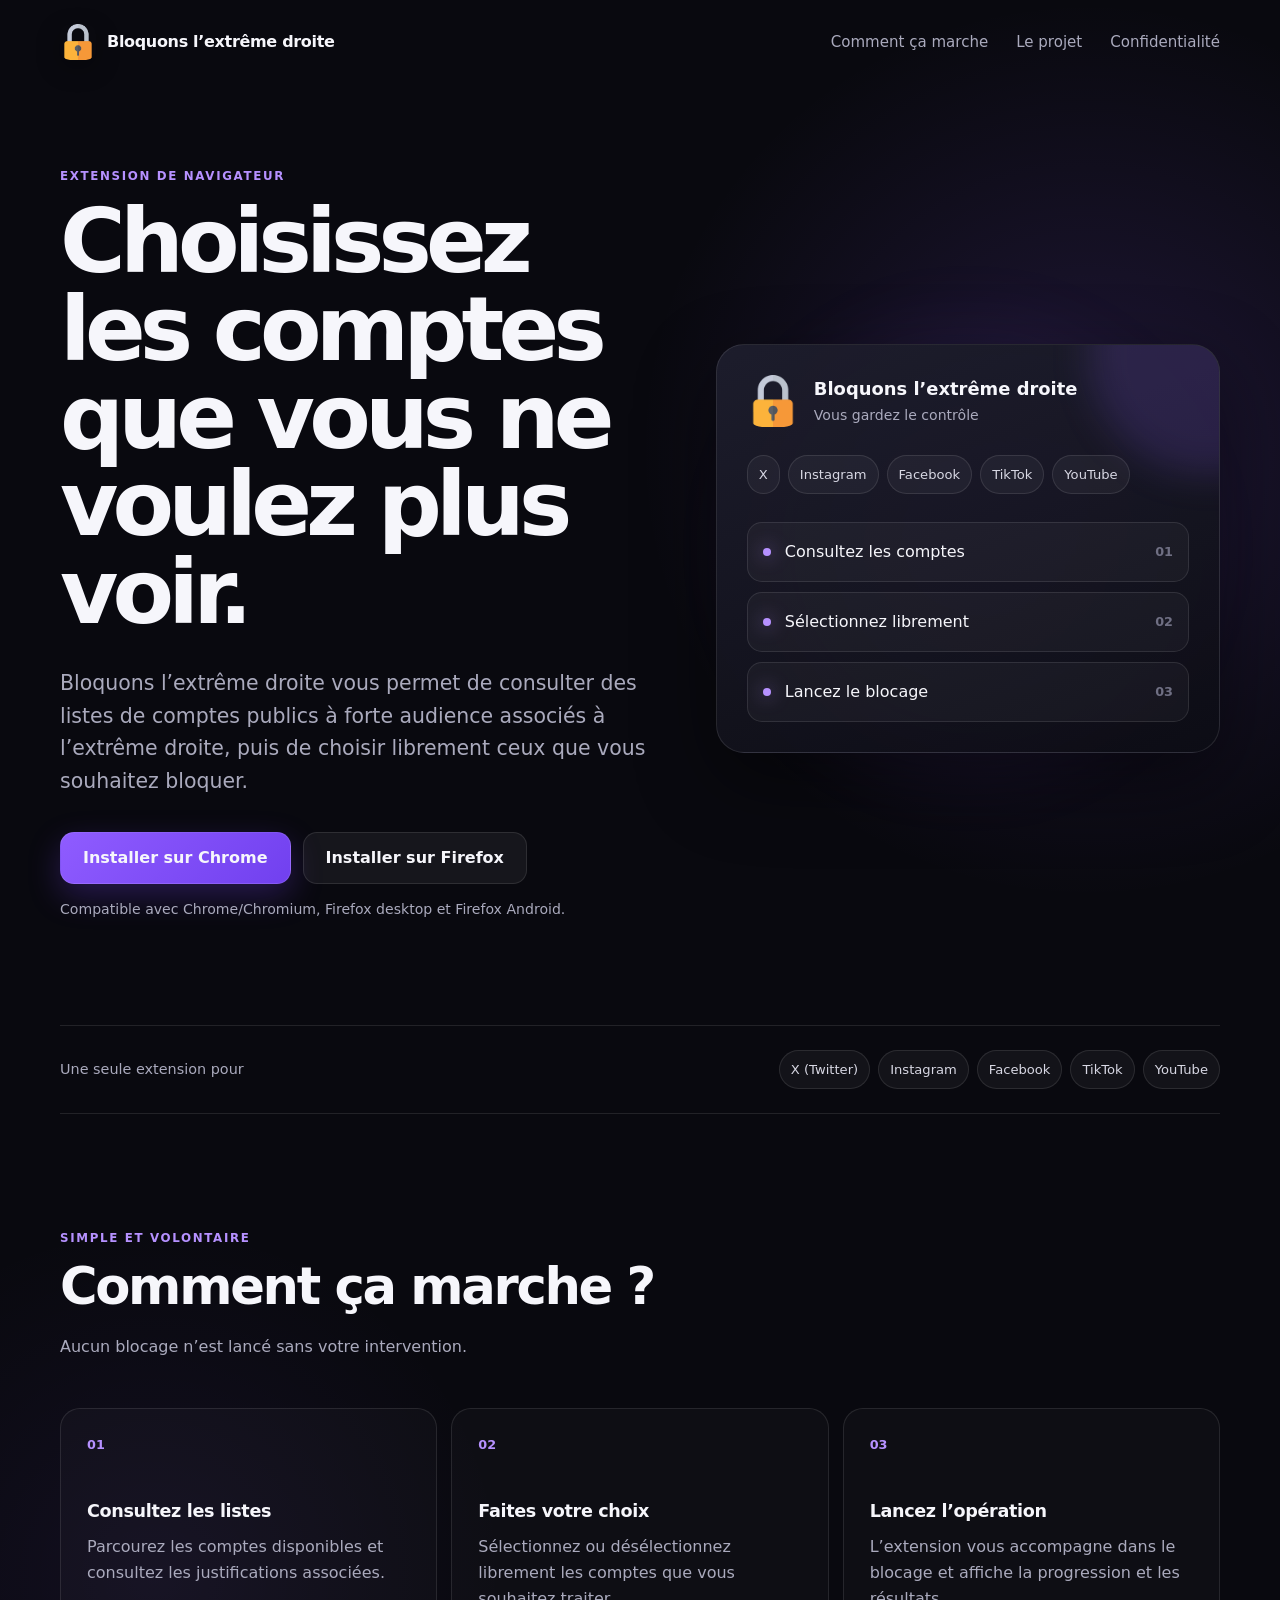
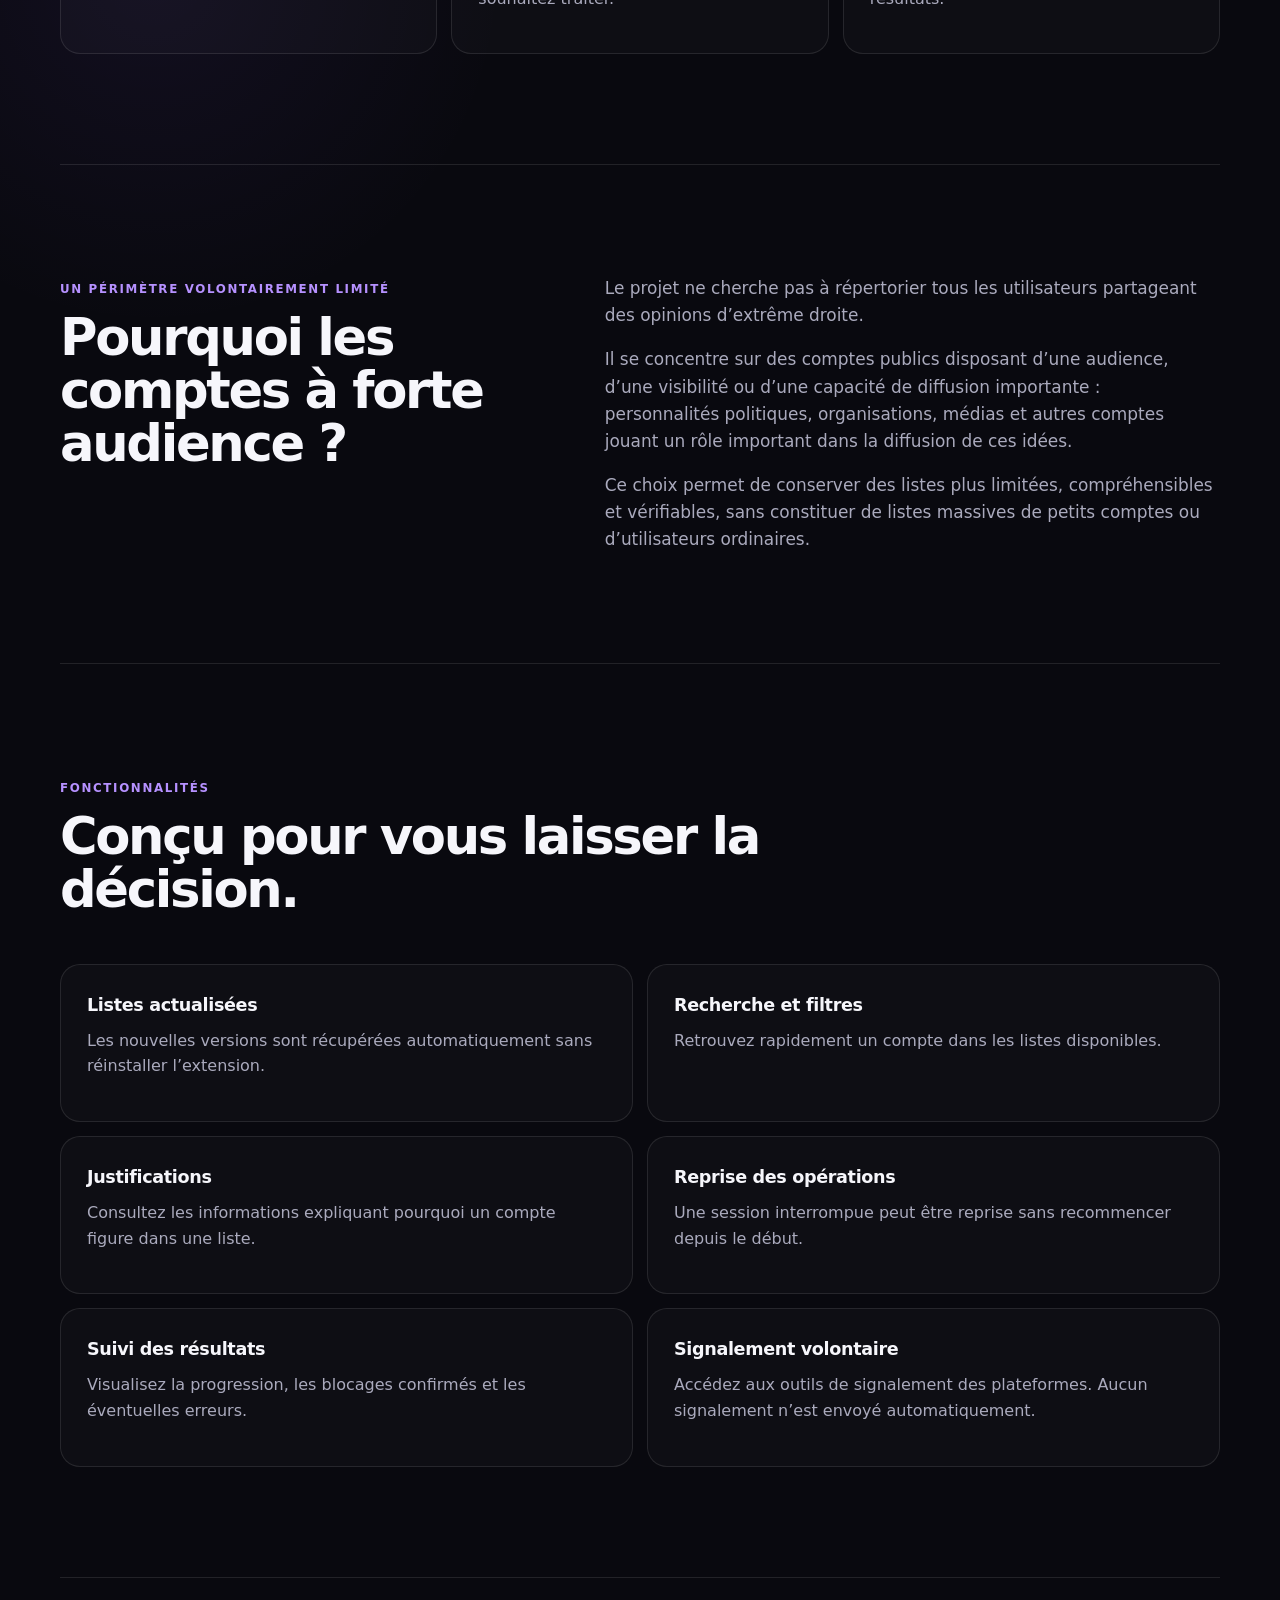
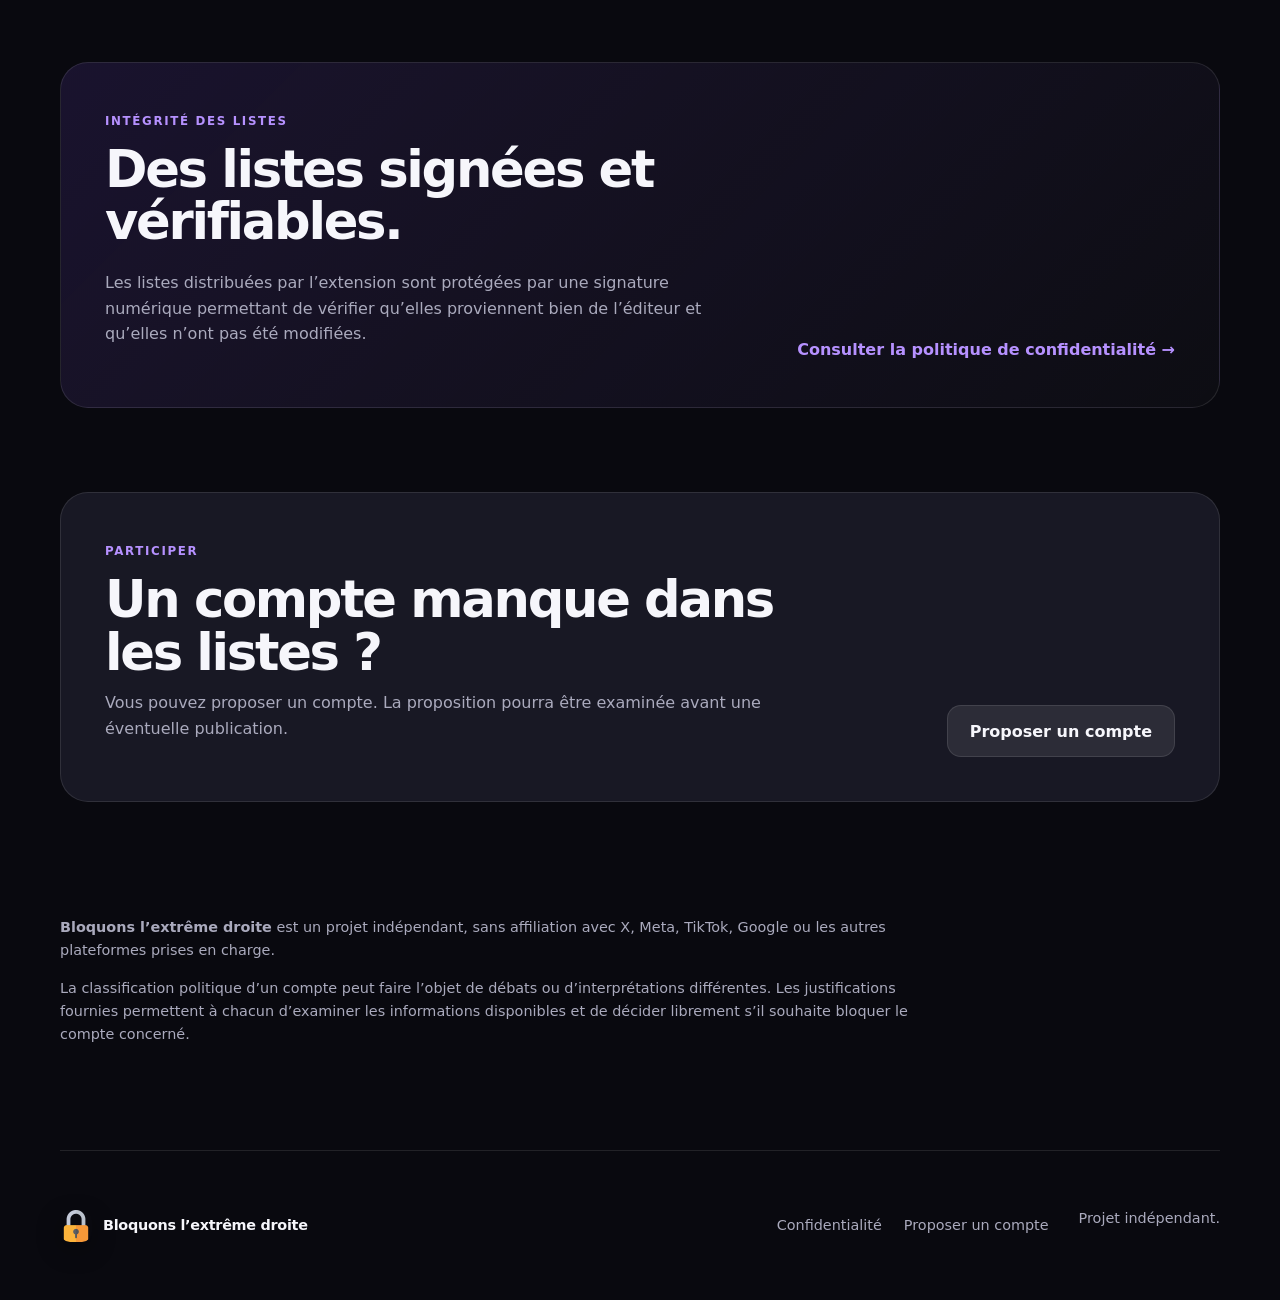
==== index.html @ 0bb8540e "Ajoute la page centrale de l'extension" ====
<!doctype html>
<html lang="fr">
<head>
  <meta charset="utf-8">
  <meta name="viewport" content="width=device-width, initial-scale=1">
  <meta name="theme-color" content="#0b0b12">
  <meta name="description" content="Bloquons l’extrême droite : choisissez les comptes publics à forte audience que vous souhaitez bloquer sur X, Instagram, Facebook, TikTok et YouTube.">
  <meta property="og:title" content="Bloquons l’extrême droite">
  <meta property="og:description" content="Une extension pour choisir et bloquer les principaux comptes publics associés à l’extrême droite sur vos réseaux sociaux.">
  <meta property="og:type" content="website">
  <meta property="og:image" content="assets/icon128.png">
  <title>Bloquons l’extrême droite</title>
  <link rel="icon" href="assets/icon128.png">
  <link rel="stylesheet" href="styles.css">
</head>
<body>
  <header class="topbar">
    <a class="brand" href="./" aria-label="Accueil">
      <img src="assets/icon128.png" alt="" width="36" height="36">
      <span>Bloquons l’extrême droite</span>
    </a>
    <nav aria-label="Navigation principale">
      <a href="#fonctionnement">Comment ça marche</a>
      <a href="#pourquoi">Le projet</a>
      <a href="politique-de-confidentialite.html">Confidentialité</a>
    </nav>
  </header>

  <main>
    <section class="hero">
      <div class="hero-copy">
        <span class="eyebrow">Extension de navigateur</span>
        <h1>Choisissez les comptes que vous ne voulez plus voir.</h1>
        <p class="lead">
          Bloquons l’extrême droite vous permet de consulter des listes de comptes publics à forte audience associés à l’extrême droite, puis de choisir librement ceux que vous souhaitez bloquer.
        </p>

        <div class="store-actions" aria-label="Télécharger l’extension">
          <a id="chromeButton" class="button primary" href="#" target="_blank" rel="noopener">
            Installer sur Chrome
          </a>
          <a id="firefoxButton" class="button secondary" href="#" target="_blank" rel="noopener">
            Installer sur Firefox
          </a>
        </div>

        <p id="storeNotice" class="store-notice" hidden>
          Les liens vers les stores seront ajoutés prochainement.
        </p>

        <p class="compatibility">
          Compatible avec Chrome/Chromium, Firefox desktop et Firefox Android.
        </p>
      </div>

      <div class="hero-panel" aria-label="Aperçu du fonctionnement">
        <div class="app-card">
          <div class="app-card-head">
            <img src="assets/icon128.png" alt="" width="52" height="52">
            <div>
              <strong>Bloquons l’extrême droite</strong>
              <span>Vous gardez le contrôle</span>
            </div>
          </div>

          <div class="platform-row" aria-label="Plateformes prises en charge">
            <span>X</span>
            <span>Instagram</span>
            <span>Facebook</span>
            <span>TikTok</span>
            <span>YouTube</span>
          </div>

          <div class="mock-list">
            <div><i></i><span>Consultez les comptes</span><b>01</b></div>
            <div><i></i><span>Sélectionnez librement</span><b>02</b></div>
            <div><i></i><span>Lancez le blocage</span><b>03</b></div>
          </div>
        </div>
      </div>
    </section>

    <section class="platforms" aria-label="Plateformes">
      <p>Une seule extension pour</p>
      <div>
        <span>X (Twitter)</span>
        <span>Instagram</span>
        <span>Facebook</span>
        <span>TikTok</span>
        <span>YouTube</span>
      </div>
    </section>

    <section id="fonctionnement" class="section">
      <div class="section-heading">
        <span class="eyebrow">Simple et volontaire</span>
        <h2>Comment ça marche ?</h2>
        <p>Aucun blocage n’est lancé sans votre intervention.</p>
      </div>

      <div class="steps">
        <article>
          <span class="step-number">01</span>
          <h3>Consultez les listes</h3>
          <p>Parcourez les comptes disponibles et consultez les justifications associées.</p>
        </article>
        <article>
          <span class="step-number">02</span>
          <h3>Faites votre choix</h3>
          <p>Sélectionnez ou désélectionnez librement les comptes que vous souhaitez traiter.</p>
        </article>
        <article>
          <span class="step-number">03</span>
          <h3>Lancez l’opération</h3>
          <p>L’extension vous accompagne dans le blocage et affiche la progression et les résultats.</p>
        </article>
      </div>
    </section>

    <section id="pourquoi" class="section split">
      <div>
        <span class="eyebrow">Un périmètre volontairement limité</span>
        <h2>Pourquoi les comptes à forte audience ?</h2>
      </div>
      <div class="prose">
        <p>
          Le projet ne cherche pas à répertorier tous les utilisateurs partageant des opinions d’extrême droite.
        </p>
        <p>
          Il se concentre sur des comptes publics disposant d’une audience, d’une visibilité ou d’une capacité de diffusion importante : personnalités politiques, organisations, médias et autres comptes jouant un rôle important dans la diffusion de ces idées.
        </p>
        <p>
          Ce choix permet de conserver des listes plus limitées, compréhensibles et vérifiables, sans constituer de listes massives de petits comptes ou d’utilisateurs ordinaires.
        </p>
      </div>
    </section>

    <section class="section features">
      <div class="section-heading">
        <span class="eyebrow">Fonctionnalités</span>
        <h2>Conçu pour vous laisser la décision.</h2>
      </div>

      <div class="feature-grid">
        <article>
          <h3>Listes actualisées</h3>
          <p>Les nouvelles versions sont récupérées automatiquement sans réinstaller l’extension.</p>
        </article>
        <article>
          <h3>Recherche et filtres</h3>
          <p>Retrouvez rapidement un compte dans les listes disponibles.</p>
        </article>
        <article>
          <h3>Justifications</h3>
          <p>Consultez les informations expliquant pourquoi un compte figure dans une liste.</p>
        </article>
        <article>
          <h3>Reprise des opérations</h3>
          <p>Une session interrompue peut être reprise sans recommencer depuis le début.</p>
        </article>
        <article>
          <h3>Suivi des résultats</h3>
          <p>Visualisez la progression, les blocages confirmés et les éventuelles erreurs.</p>
        </article>
        <article>
          <h3>Signalement volontaire</h3>
          <p>Accédez aux outils de signalement des plateformes. Aucun signalement n’est envoyé automatiquement.</p>
        </article>
      </div>
    </section>

    <section class="trust">
      <div>
        <span class="eyebrow">Intégrité des listes</span>
        <h2>Des listes signées et vérifiables.</h2>
        <p>
          Les listes distribuées par l’extension sont protégées par une signature numérique permettant de vérifier qu’elles proviennent bien de l’éditeur et qu’elles n’ont pas été modifiées.
        </p>
      </div>
      <a class="text-link" href="politique-de-confidentialite.html">Consulter la politique de confidentialité →</a>
    </section>

    <section class="cta">
      <div>
        <span class="eyebrow">Participer</span>
        <h2>Un compte manque dans les listes ?</h2>
        <p>Vous pouvez proposer un compte. La proposition pourra être examinée avant une éventuelle publication.</p>
      </div>
      <a class="button secondary light" href="https://forms.gle/TBN1RXRQv9doNbs39" target="_blank" rel="noopener">
        Proposer un compte
      </a>
    </section>

    <section class="disclaimer">
      <p>
        <strong>Bloquons l’extrême droite</strong> est un projet indépendant, sans affiliation avec X, Meta, TikTok, Google ou les autres plateformes prises en charge.
      </p>
      <p>
        La classification politique d’un compte peut faire l’objet de débats ou d’interprétations différentes. Les justifications fournies permettent à chacun d’examiner les informations disponibles et de décider librement s’il souhaite bloquer le compte concerné.
      </p>
    </section>
  </main>

  <footer>
    <div class="brand footer-brand">
      <img src="assets/icon128.png" alt="" width="32" height="32">
      <span>Bloquons l’extrême droite</span>
    </div>
    <div class="footer-links">
      <a href="politique-de-confidentialite.html">Confidentialité</a>
      <a href="https://forms.gle/TBN1RXRQv9doNbs39" target="_blank" rel="noopener">Proposer un compte</a>
    </div>
    <p>Projet indépendant.</p>
  </footer>

  <script src="config.js"></script>
</body>
</html>
---- styles.css ----
:root {
  color-scheme: dark;
  --bg: #09090f;
  --surface: #11111a;
  --surface-2: #181824;
  --border: rgba(255,255,255,.10);
  --text: #f6f6fb;
  --muted: #aaaabd;
  --accent: #8f5cff;
  --accent-2: #b691ff;
  --accent-soft: rgba(143,92,255,.16);
  --max: 1160px;
  font-family: Inter, ui-sans-serif, system-ui, -apple-system, BlinkMacSystemFont, "Segoe UI", sans-serif;
}

* { box-sizing: border-box; }
html { scroll-behavior: smooth; }
body {
  margin: 0;
  background:
    radial-gradient(circle at 85% 10%, rgba(143,92,255,.16), transparent 28rem),
    radial-gradient(circle at 12% 35%, rgba(143,92,255,.07), transparent 22rem),
    var(--bg);
  color: var(--text);
  line-height: 1.6;
}

a { color: inherit; text-decoration: none; }
img { display: block; }
button, a { -webkit-tap-highlight-color: transparent; }

.topbar,
main,
footer {
  width: min(calc(100% - 40px), var(--max));
  margin-inline: auto;
}

.topbar {
  min-height: 84px;
  display: flex;
  align-items: center;
  justify-content: space-between;
  gap: 24px;
}

.brand {
  display: inline-flex;
  align-items: center;
  gap: 11px;
  font-weight: 750;
  letter-spacing: -.02em;
}

.brand img {
  border-radius: 10px;
  box-shadow: 0 8px 24px rgba(0,0,0,.3);
}

nav {
  display: flex;
  gap: 28px;
  color: var(--muted);
  font-size: .94rem;
}

nav a:hover,
.footer-links a:hover { color: var(--text); }

.hero {
  min-height: 680px;
  display: grid;
  grid-template-columns: 1.08fr .92fr;
  align-items: center;
  gap: 64px;
  padding: 78px 0 90px;
}

.eyebrow {
  display: inline-block;
  color: var(--accent-2);
  text-transform: uppercase;
  letter-spacing: .14em;
  font-size: .74rem;
  font-weight: 800;
  margin-bottom: 12px;
}

h1, h2, h3, p { margin-top: 0; }
h1 {
  max-width: 740px;
  font-size: clamp(3rem, 7vw, 6rem);
  line-height: .98;
  letter-spacing: -.065em;
  margin-bottom: 30px;
}

h2 {
  font-size: clamp(2.1rem, 4vw, 3.7rem);
  line-height: 1.03;
  letter-spacing: -.045em;
  margin-bottom: 22px;
}

h3 {
  font-size: 1.1rem;
  letter-spacing: -.02em;
  margin-bottom: 9px;
}

.lead {
  max-width: 690px;
  font-size: clamp(1.08rem, 2vw, 1.28rem);
  color: var(--muted);
}

.store-actions {
  display: flex;
  flex-wrap: wrap;
  gap: 12px;
  margin-top: 34px;
}

.button {
  min-height: 52px;
  display: inline-flex;
  align-items: center;
  justify-content: center;
  padding: 0 22px;
  border-radius: 14px;
  border: 1px solid var(--border);
  font-weight: 760;
  transition: transform .18s ease, border-color .18s ease, background .18s ease;
}

.button:hover {
  transform: translateY(-2px);
  border-color: rgba(255,255,255,.22);
}

.button.primary {
  background: linear-gradient(135deg, var(--accent), #7140ef);
  box-shadow: 0 12px 32px rgba(116,65,240,.28);
}

.button.secondary { background: rgba(255,255,255,.055); }
.button.light { background: rgba(255,255,255,.09); }

.button.is-disabled {
  opacity: .55;
  cursor: default;
  pointer-events: none;
  transform: none;
}

.store-notice,
.compatibility {
  color: var(--muted);
  font-size: .88rem;
  margin-top: 14px;
}

.hero-panel {
  position: relative;
}

.hero-panel::before {
  content: "";
  position: absolute;
  inset: -50px;
  background: radial-gradient(circle, rgba(143,92,255,.24), transparent 67%);
  filter: blur(24px);
  pointer-events: none;
}

.app-card {
  position: relative;
  border: 1px solid var(--border);
  border-radius: 28px;
  padding: 30px;
  background: linear-gradient(160deg, rgba(30,30,45,.95), rgba(13,13,21,.95));
  box-shadow: 0 28px 80px rgba(0,0,0,.45);
  overflow: hidden;
}

.app-card::after {
  content: "";
  position: absolute;
  width: 240px;
  height: 240px;
  border-radius: 50%;
  background: var(--accent-soft);
  right: -110px;
  top: -110px;
  filter: blur(18px);
}

.app-card-head {
  display: flex;
  align-items: center;
  gap: 15px;
  position: relative;
  z-index: 1;
}

.app-card-head img { border-radius: 15px; }
.app-card-head div { display: grid; }
.app-card-head strong { font-size: 1.12rem; }
.app-card-head span { color: var(--muted); font-size: .88rem; }

.platform-row {
  display: flex;
  flex-wrap: wrap;
  gap: 8px;
  margin: 28px 0;
}

.platform-row span,
.platforms span {
  border: 1px solid var(--border);
  background: rgba(255,255,255,.045);
  border-radius: 999px;
  padding: 8px 11px;
  color: #d7d7e3;
  font-size: .82rem;
}

.mock-list { display: grid; gap: 10px; }
.mock-list > div {
  min-height: 60px;
  display: grid;
  grid-template-columns: 10px 1fr auto;
  align-items: center;
  gap: 12px;
  border: 1px solid var(--border);
  border-radius: 15px;
  padding: 0 15px;
  background: rgba(255,255,255,.035);
}
.mock-list i {
  width: 8px; height: 8px; border-radius: 50%;
  background: var(--accent-2);
  box-shadow: 0 0 18px rgba(182,145,255,.7);
}
.mock-list b { color: #6f6f83; font-size: .8rem; }

.platforms {
  border-block: 1px solid var(--border);
  padding: 24px 0;
  display: flex;
  align-items: center;
  justify-content: space-between;
  gap: 24px;
}
.platforms p { color: var(--muted); margin: 0; font-size: .9rem; }
.platforms div { display: flex; flex-wrap: wrap; gap: 8px; justify-content: flex-end; }

.section {
  padding: 110px 0;
  border-bottom: 1px solid var(--border);
}

.section-heading {
  max-width: 700px;
  margin-bottom: 48px;
}
.section-heading p,
.prose p,
.steps p,
.feature-grid p,
.trust p,
.cta p,
.disclaimer p {
  color: var(--muted);
}

.steps,
.feature-grid {
  display: grid;
  grid-template-columns: repeat(3, 1fr);
  gap: 14px;
}

.steps article,
.feature-grid article {
  border: 1px solid var(--border);
  background: rgba(255,255,255,.025);
  border-radius: 20px;
  padding: 26px;
}

.step-number {
  display: block;
  color: var(--accent-2);
  font-weight: 800;
  font-size: .8rem;
  margin-bottom: 42px;
}

.split {
  display: grid;
  grid-template-columns: .85fr 1.15fr;
  gap: 90px;
}

.prose {
  font-size: 1.06rem;
}
.prose p:last-child { margin-bottom: 0; }

.feature-grid {
  grid-template-columns: repeat(2, 1fr);
}

.trust,
.cta {
  margin: 84px 0;
  border-radius: 28px;
  border: 1px solid var(--border);
  padding: 44px;
  display: flex;
  align-items: flex-end;
  justify-content: space-between;
  gap: 40px;
}

.trust {
  background: linear-gradient(135deg, rgba(143,92,255,.13), rgba(255,255,255,.02));
}
.trust > div { max-width: 760px; }

.text-link {
  color: var(--accent-2);
  font-weight: 750;
  white-space: nowrap;
}

.cta {
  background: var(--surface-2);
}
.cta > div { max-width: 720px; }
.cta h2 { margin-bottom: 12px; }

.disclaimer {
  max-width: 880px;
  padding: 30px 0 90px;
  font-size: .9rem;
}

footer {
  min-height: 150px;
  border-top: 1px solid var(--border);
  display: grid;
  grid-template-columns: 1fr auto auto;
  align-items: center;
  gap: 30px;
  color: var(--muted);
  font-size: .9rem;
}
.footer-links { display: flex; gap: 22px; }
.footer-brand { color: var(--text); }

@media (max-width: 850px) {
  .topbar nav { display: none; }
  .hero {
    grid-template-columns: 1fr;
    min-height: auto;
    gap: 56px;
    padding: 64px 0 72px;
  }
  h1 { font-size: clamp(3.1rem, 14vw, 5.2rem); }
  .hero-panel { max-width: 620px; }
  .platforms { align-items: flex-start; flex-direction: column; }
  .platforms div { justify-content: flex-start; }
  .split { grid-template-columns: 1fr; gap: 24px; }
  .steps { grid-template-columns: 1fr; }
  .trust, .cta { align-items: flex-start; flex-direction: column; }
  footer { grid-template-columns: 1fr; padding: 35px 0; }
}

@media (max-width: 600px) {
  .topbar,
  main,
  footer { width: min(calc(100% - 28px), var(--max)); }

  .topbar { min-height: 72px; }
  .brand span { font-size: .9rem; }
  .hero { padding-top: 48px; }
  h1 { letter-spacing: -.055em; }
  .store-actions { display: grid; }
  .button { width: 100%; }
  .app-card { padding: 20px; border-radius: 22px; }
  .section { padding: 78px 0; }
  .feature-grid { grid-template-columns: 1fr; }
  .trust, .cta { padding: 28px; border-radius: 22px; margin: 50px 0; }
  .footer-links { flex-direction: column; gap: 8px; }
}
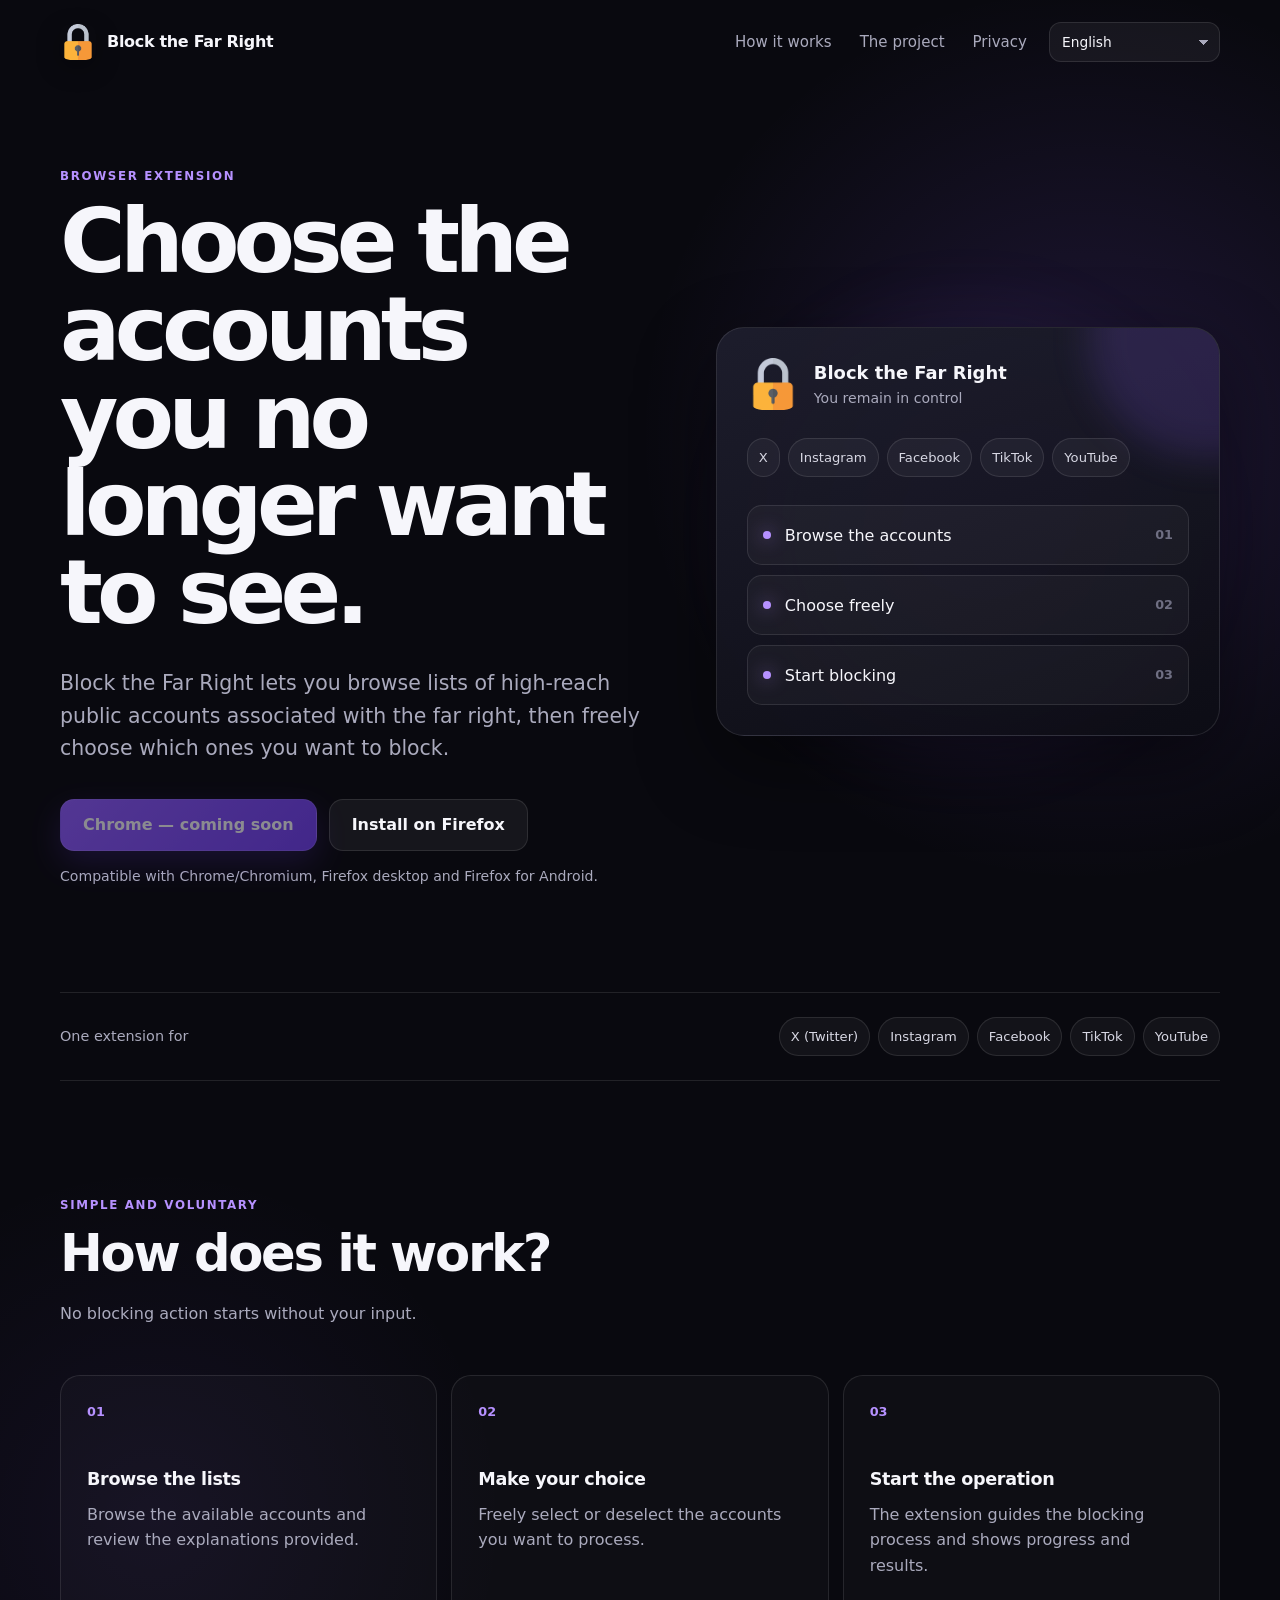
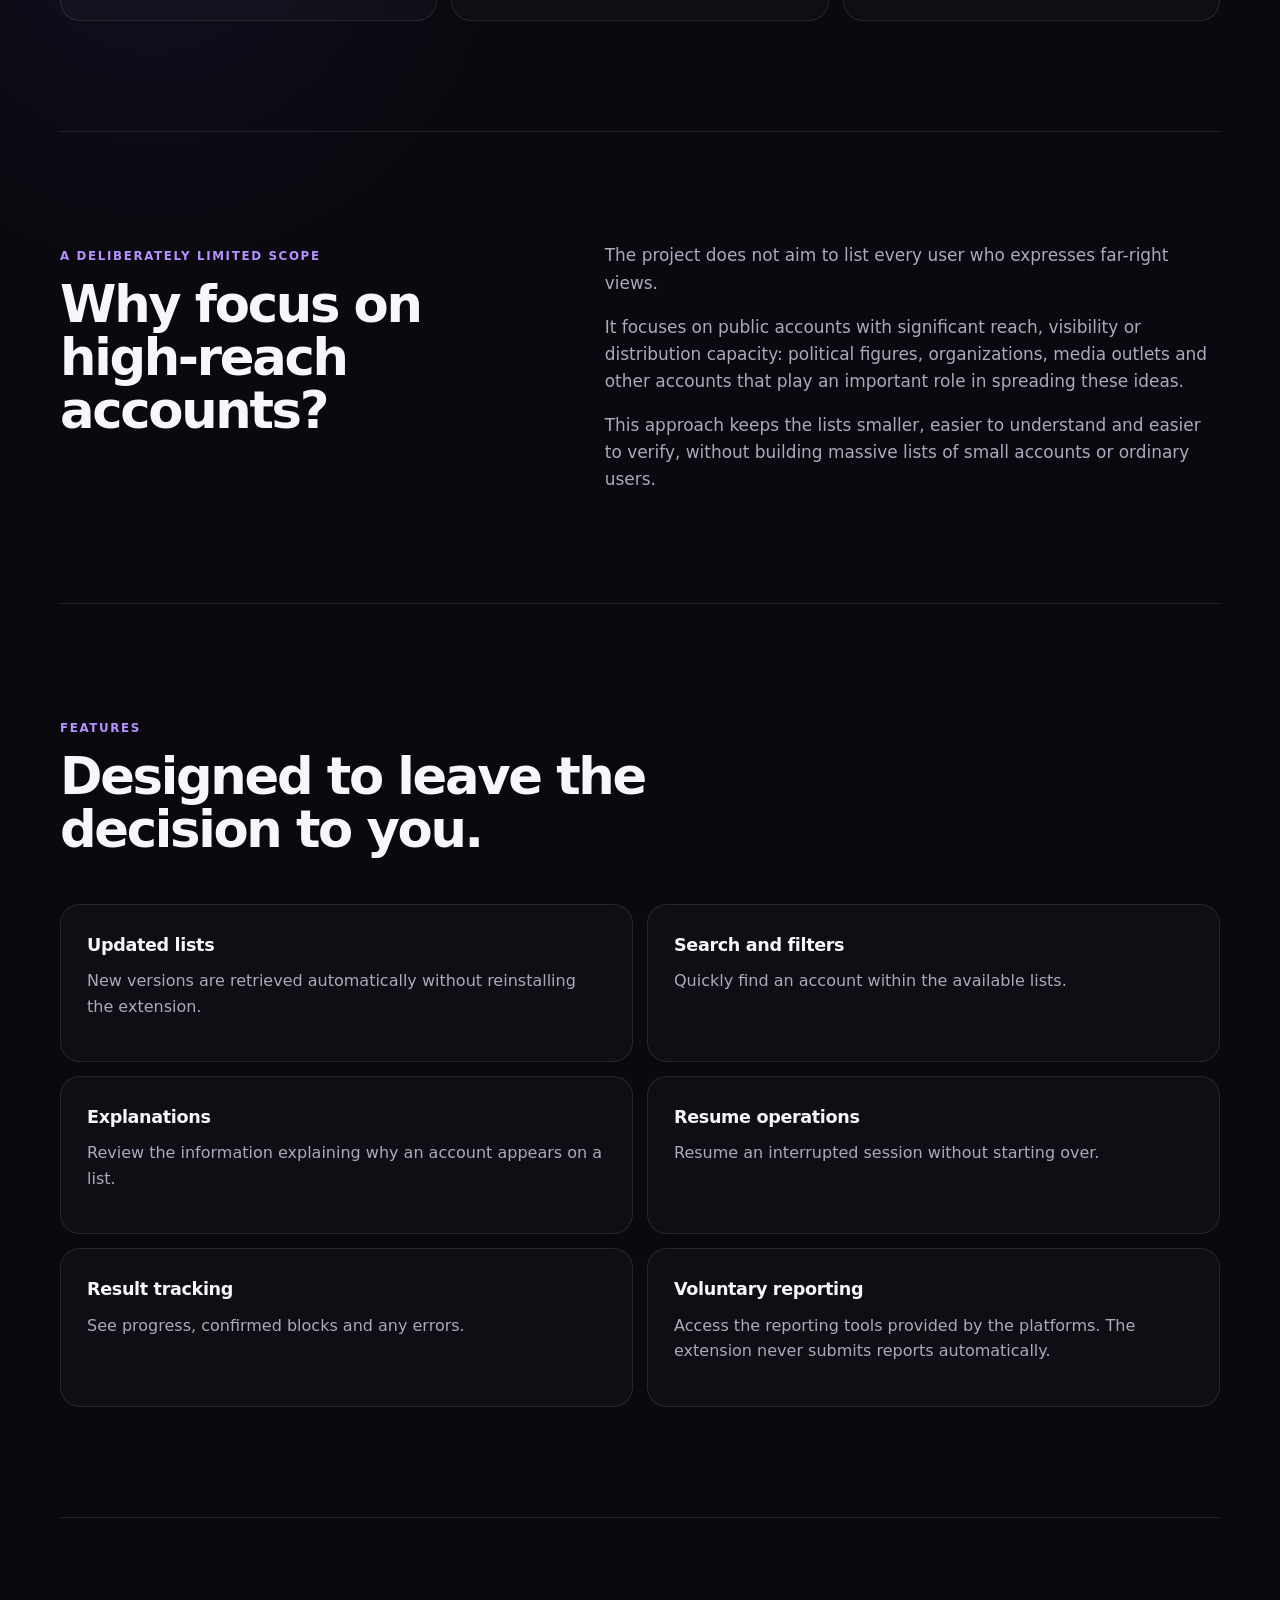
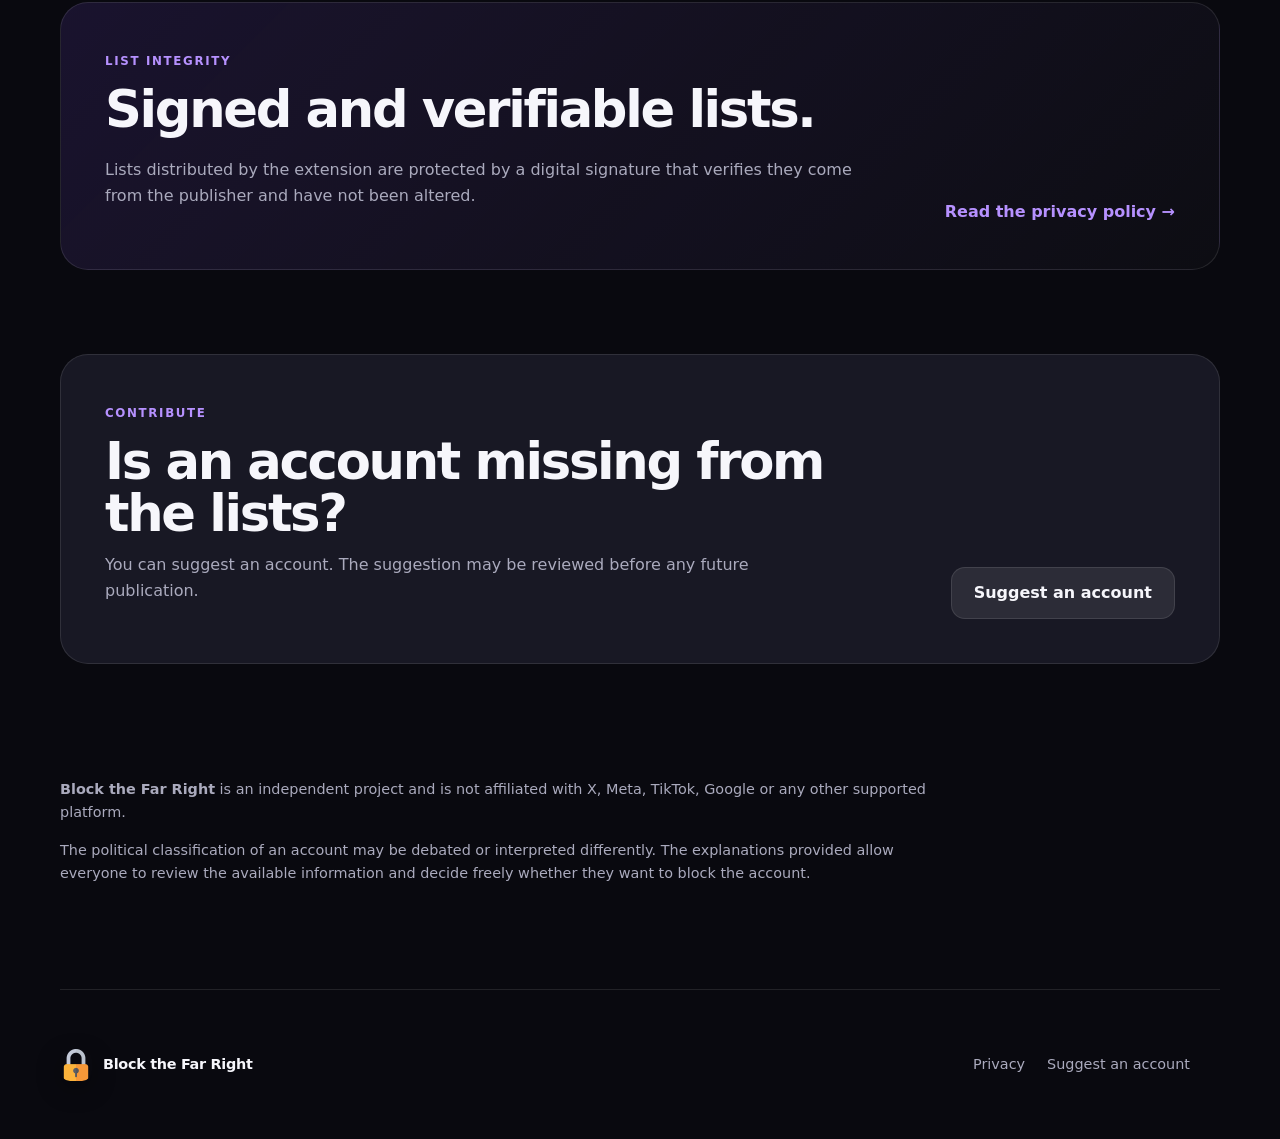
==== commit 1d4eea9a: "Ajoute la page centrale multilingue" ====
--- a/index.html
+++ b/index.html
@@ -4,9 +4,9 @@
   <meta charset="utf-8">
   <meta name="viewport" content="width=device-width, initial-scale=1">
   <meta name="theme-color" content="#0b0b12">
-  <meta name="description" content="Bloquons l’extrême droite : choisissez les comptes publics à forte audience que vous souhaitez bloquer sur X, Instagram, Facebook, TikTok et YouTube.">
-  <meta property="og:title" content="Bloquons l’extrême droite">
-  <meta property="og:description" content="Une extension pour choisir et bloquer les principaux comptes publics associés à l’extrême droite sur vos réseaux sociaux.">
+  <meta id="metaDescription" name="description" content="">
+  <meta id="ogTitle" property="og:title" content="">
+  <meta id="ogDescription" property="og:description" content="">
   <meta property="og:type" content="website">
   <meta property="og:image" content="assets/icon128.png">
   <title>Bloquons l’extrême droite</title>
@@ -17,38 +17,53 @@
   <header class="topbar">
     <a class="brand" href="./" aria-label="Accueil">
       <img src="assets/icon128.png" alt="" width="36" height="36">
-      <span>Bloquons l’extrême droite</span>
+      <span data-i18n="brand">Bloquons l’extrême droite</span>
     </a>
-    <nav aria-label="Navigation principale">
-      <a href="#fonctionnement">Comment ça marche</a>
-      <a href="#pourquoi">Le projet</a>
-      <a href="politique-de-confidentialite.html">Confidentialité</a>
-    </nav>
+
+    <div class="top-actions">
+      <nav aria-label="Navigation principale">
+        <a href="#fonctionnement" data-i18n="navHow">Comment ça marche</a>
+        <a href="#pourquoi" data-i18n="navProject">Le projet</a>
+        <a href="politique-de-confidentialite.html" data-i18n="navPrivacy" target="_blank" rel="noopener noreferrer">Confidentialité</a>
+      </nav>
+
+      <label class="language-picker">
+        <span class="sr-only" data-i18n="languageLabel">Langue</span>
+        <select id="languageSelect" aria-label="Langue">
+          <option value="fr">Français</option>
+          <option value="en">English</option>
+          <option value="es">Español</option>
+          <option value="de">Deutsch</option>
+          <option value="it">Italiano</option>
+          <option value="pt-BR">Português (Brasil)</option>
+        </select>
+      </label>
+    </div>
   </header>
 
   <main>
     <section class="hero">
       <div class="hero-copy">
-        <span class="eyebrow">Extension de navigateur</span>
-        <h1>Choisissez les comptes que vous ne voulez plus voir.</h1>
-        <p class="lead">
+        <span class="eyebrow" data-i18n="heroEyebrow">Extension de navigateur</span>
+        <h1 data-i18n="heroTitle">Choisissez les comptes que vous ne voulez plus voir.</h1>
+        <p class="lead" data-i18n="heroLead">
           Bloquons l’extrême droite vous permet de consulter des listes de comptes publics à forte audience associés à l’extrême droite, puis de choisir librement ceux que vous souhaitez bloquer.
         </p>
 
         <div class="store-actions" aria-label="Télécharger l’extension">
-          <a id="chromeButton" class="button primary" href="#" target="_blank" rel="noopener">
+          <a id="chromeButton" class="button primary" href="#" target="_blank" rel="noopener" data-i18n="chromeInstall">
             Installer sur Chrome
           </a>
-          <a id="firefoxButton" class="button secondary" href="#" target="_blank" rel="noopener">
+          <a id="firefoxButton" class="button secondary" href="#" target="_blank" rel="noopener" data-i18n="firefoxInstall">
             Installer sur Firefox
           </a>
         </div>
 
-        <p id="storeNotice" class="store-notice" hidden>
+        <p id="storeNotice" class="store-notice" hidden data-i18n="storeNotice">
           Les liens vers les stores seront ajoutés prochainement.
         </p>
 
-        <p class="compatibility">
+        <p class="compatibility" data-i18n="compatibility">
           Compatible avec Chrome/Chromium, Firefox desktop et Firefox Android.
         </p>
       </div>
@@ -58,8 +73,8 @@
           <div class="app-card-head">
             <img src="assets/icon128.png" alt="" width="52" height="52">
             <div>
-              <strong>Bloquons l’extrême droite</strong>
-              <span>Vous gardez le contrôle</span>
+              <strong data-i18n="brand">Bloquons l’extrême droite</strong>
+              <span data-i18n="controlTagline">Vous gardez le contrôle</span>
             </div>
           </div>
 
@@ -72,16 +87,16 @@
           </div>
 
           <div class="mock-list">
-            <div><i></i><span>Consultez les comptes</span><b>01</b></div>
-            <div><i></i><span>Sélectionnez librement</span><b>02</b></div>
-            <div><i></i><span>Lancez le blocage</span><b>03</b></div>
+            <div><i></i><span data-i18n="mockBrowse">Consultez les comptes</span><b>01</b></div>
+            <div><i></i><span data-i18n="mockSelect">Sélectionnez librement</span><b>02</b></div>
+            <div><i></i><span data-i18n="mockBlock">Lancez le blocage</span><b>03</b></div>
           </div>
         </div>
       </div>
     </section>
 
     <section class="platforms" aria-label="Plateformes">
-      <p>Une seule extension pour</p>
+      <p data-i18n="platformsIntro">Une seule extension pour</p>
       <div>
         <span>X (Twitter)</span>
         <span>Instagram</span>
@@ -93,126 +108,114 @@
 
     <section id="fonctionnement" class="section">
       <div class="section-heading">
-        <span class="eyebrow">Simple et volontaire</span>
-        <h2>Comment ça marche ?</h2>
-        <p>Aucun blocage n’est lancé sans votre intervention.</p>
+        <span class="eyebrow" data-i18n="howEyebrow">Simple et volontaire</span>
+        <h2 data-i18n="howTitle">Comment ça marche ?</h2>
+        <p data-i18n="howLead">Aucun blocage n’est lancé sans votre intervention.</p>
       </div>
 
       <div class="steps">
         <article>
           <span class="step-number">01</span>
-          <h3>Consultez les listes</h3>
-          <p>Parcourez les comptes disponibles et consultez les justifications associées.</p>
+          <h3 data-i18n="step1Title">Consultez les listes</h3>
+          <p data-i18n="step1Text">Parcourez les comptes disponibles et consultez les justifications associées.</p>
         </article>
         <article>
           <span class="step-number">02</span>
-          <h3>Faites votre choix</h3>
-          <p>Sélectionnez ou désélectionnez librement les comptes que vous souhaitez traiter.</p>
+          <h3 data-i18n="step2Title">Faites votre choix</h3>
+          <p data-i18n="step2Text">Sélectionnez ou désélectionnez librement les comptes que vous souhaitez traiter.</p>
         </article>
         <article>
           <span class="step-number">03</span>
-          <h3>Lancez l’opération</h3>
-          <p>L’extension vous accompagne dans le blocage et affiche la progression et les résultats.</p>
+          <h3 data-i18n="step3Title">Lancez l’opération</h3>
+          <p data-i18n="step3Text">L’extension vous accompagne dans le blocage et affiche la progression et les résultats.</p>
         </article>
       </div>
     </section>
 
     <section id="pourquoi" class="section split">
       <div>
-        <span class="eyebrow">Un périmètre volontairement limité</span>
-        <h2>Pourquoi les comptes à forte audience ?</h2>
+        <span class="eyebrow" data-i18n="whyEyebrow">Un périmètre volontairement limité</span>
+        <h2 data-i18n="whyTitle">Pourquoi les comptes à forte audience ?</h2>
       </div>
       <div class="prose">
-        <p>
-          Le projet ne cherche pas à répertorier tous les utilisateurs partageant des opinions d’extrême droite.
-        </p>
-        <p>
-          Il se concentre sur des comptes publics disposant d’une audience, d’une visibilité ou d’une capacité de diffusion importante : personnalités politiques, organisations, médias et autres comptes jouant un rôle important dans la diffusion de ces idées.
-        </p>
-        <p>
-          Ce choix permet de conserver des listes plus limitées, compréhensibles et vérifiables, sans constituer de listes massives de petits comptes ou d’utilisateurs ordinaires.
-        </p>
+        <p data-i18n="whyP1">Le projet ne cherche pas à répertorier tous les utilisateurs partageant des opinions d’extrême droite.</p>
+        <p data-i18n="whyP2">Il se concentre sur des comptes publics disposant d’une audience, d’une visibilité ou d’une capacité de diffusion importante : personnalités politiques, organisations, médias et autres comptes jouant un rôle important dans la diffusion de ces idées.</p>
+        <p data-i18n="whyP3">Ce choix permet de conserver des listes plus limitées, compréhensibles et vérifiables, sans constituer de listes massives de petits comptes ou d’utilisateurs ordinaires.</p>
       </div>
     </section>
 
     <section class="section features">
       <div class="section-heading">
-        <span class="eyebrow">Fonctionnalités</span>
-        <h2>Conçu pour vous laisser la décision.</h2>
+        <span class="eyebrow" data-i18n="featuresEyebrow">Fonctionnalités</span>
+        <h2 data-i18n="featuresTitle">Conçu pour vous laisser la décision.</h2>
       </div>
 
       <div class="feature-grid">
         <article>
-          <h3>Listes actualisées</h3>
-          <p>Les nouvelles versions sont récupérées automatiquement sans réinstaller l’extension.</p>
-        </article>
-        <article>
-          <h3>Recherche et filtres</h3>
-          <p>Retrouvez rapidement un compte dans les listes disponibles.</p>
-        </article>
-        <article>
-          <h3>Justifications</h3>
-          <p>Consultez les informations expliquant pourquoi un compte figure dans une liste.</p>
-        </article>
-        <article>
-          <h3>Reprise des opérations</h3>
-          <p>Une session interrompue peut être reprise sans recommencer depuis le début.</p>
-        </article>
-        <article>
-          <h3>Suivi des résultats</h3>
-          <p>Visualisez la progression, les blocages confirmés et les éventuelles erreurs.</p>
-        </article>
-        <article>
-          <h3>Signalement volontaire</h3>
-          <p>Accédez aux outils de signalement des plateformes. Aucun signalement n’est envoyé automatiquement.</p>
+          <h3 data-i18n="feature1Title">Listes actualisées</h3>
+          <p data-i18n="feature1Text">Les nouvelles versions sont récupérées automatiquement sans réinstaller l’extension.</p>
+        </article>
+        <article>
+          <h3 data-i18n="feature2Title">Recherche et filtres</h3>
+          <p data-i18n="feature2Text">Retrouvez rapidement un compte dans les listes disponibles.</p>
+        </article>
+        <article>
+          <h3 data-i18n="feature3Title">Justifications</h3>
+          <p data-i18n="feature3Text">Consultez les informations expliquant pourquoi un compte figure dans une liste.</p>
+        </article>
+        <article>
+          <h3 data-i18n="feature4Title">Reprise des opérations</h3>
+          <p data-i18n="feature4Text">Une session interrompue peut être reprise sans recommencer depuis le début.</p>
+        </article>
+        <article>
+          <h3 data-i18n="feature5Title">Suivi des résultats</h3>
+          <p data-i18n="feature5Text">Visualisez la progression, les blocages confirmés et les éventuelles erreurs.</p>
+        </article>
+        <article>
+          <h3 data-i18n="feature6Title">Signalement volontaire</h3>
+          <p data-i18n="feature6Text">Accédez aux outils de signalement des plateformes. Aucun signalement n’est envoyé automatiquement.</p>
         </article>
       </div>
     </section>
 
     <section class="trust">
       <div>
-        <span class="eyebrow">Intégrité des listes</span>
-        <h2>Des listes signées et vérifiables.</h2>
-        <p>
-          Les listes distribuées par l’extension sont protégées par une signature numérique permettant de vérifier qu’elles proviennent bien de l’éditeur et qu’elles n’ont pas été modifiées.
-        </p>
-      </div>
-      <a class="text-link" href="politique-de-confidentialite.html">Consulter la politique de confidentialité →</a>
+        <span class="eyebrow" data-i18n="trustEyebrow">Intégrité des listes</span>
+        <h2 data-i18n="trustTitle">Des listes signées et vérifiables.</h2>
+        <p data-i18n="trustText">Les listes distribuées par l’extension sont protégées par une signature numérique permettant de vérifier qu’elles proviennent bien de l’éditeur et qu’elles n’ont pas été modifiées.</p>
+      </div>
+      <a class="text-link" href="politique-de-confidentialite.html" data-i18n="privacyLink">Consulter la politique de confidentialité →</a>
     </section>
 
     <section class="cta">
       <div>
-        <span class="eyebrow">Participer</span>
-        <h2>Un compte manque dans les listes ?</h2>
-        <p>Vous pouvez proposer un compte. La proposition pourra être examinée avant une éventuelle publication.</p>
-      </div>
-      <a class="button secondary light" href="https://forms.gle/TBN1RXRQv9doNbs39" target="_blank" rel="noopener">
+        <span class="eyebrow" data-i18n="ctaEyebrow">Participer</span>
+        <h2 data-i18n="ctaTitle">Un compte manque dans les listes ?</h2>
+        <p data-i18n="ctaText">Vous pouvez proposer un compte. La proposition pourra être examinée avant une éventuelle publication.</p>
+      </div>
+      <a class="button secondary light" href="https://forms.gle/TBN1RXRQv9doNbs39" target="_blank" rel="noopener noreferrer" data-i18n="ctaButton">
         Proposer un compte
       </a>
     </section>
 
     <section class="disclaimer">
-      <p>
-        <strong>Bloquons l’extrême droite</strong> est un projet indépendant, sans affiliation avec X, Meta, TikTok, Google ou les autres plateformes prises en charge.
-      </p>
-      <p>
-        La classification politique d’un compte peut faire l’objet de débats ou d’interprétations différentes. Les justifications fournies permettent à chacun d’examiner les informations disponibles et de décider librement s’il souhaite bloquer le compte concerné.
-      </p>
+      <p data-i18n="disclaimer1"><strong>Bloquons l’extrême droite</strong> est un projet indépendant, sans affiliation avec X, Meta, TikTok, Google ou les autres plateformes prises en charge.</p>
+      <p data-i18n="disclaimer2">La classification politique d’un compte peut faire l’objet de débats ou d’interprétations différentes. Les justifications fournies permettent à chacun d’examiner les informations disponibles et de décider librement s’il souhaite bloquer le compte concerné.</p>
     </section>
   </main>
 
   <footer>
     <div class="brand footer-brand">
       <img src="assets/icon128.png" alt="" width="32" height="32">
-      <span>Bloquons l’extrême droite</span>
+      <span data-i18n="brand">Bloquons l’extrême droite</span>
     </div>
     <div class="footer-links">
-      <a href="politique-de-confidentialite.html">Confidentialité</a>
-      <a href="https://forms.gle/TBN1RXRQv9doNbs39" target="_blank" rel="noopener">Proposer un compte</a>
+      <a href="politique-de-confidentialite.html" data-i18n="navPrivacy" target="_blank" rel="noopener noreferrer">Confidentialité</a>
+      <a href="https://forms.gle/TBN1RXRQv9doNbs39" target="_blank" rel="noopener noreferrer" data-i18n="ctaButton">Proposer un compte</a>
     </div>
-    <p>Projet indépendant.</p>
   </footer>
 
+  <script src="i18n.js"></script>
   <script src="config.js"></script>
 </body>
 </html>
--- a/styles.css
+++ b/styles.css
@@ -395,3 +395,60 @@
   .trust, .cta { padding: 28px; border-radius: 22px; margin: 50px 0; }
   .footer-links { flex-direction: column; gap: 8px; }
 }
+
+
+.top-actions {
+  display: flex;
+  align-items: center;
+  gap: 22px;
+}
+
+.language-picker select {
+  appearance: none;
+  border: 1px solid var(--border);
+  background: rgba(255,255,255,.05);
+  color: var(--text);
+  border-radius: 12px;
+  min-height: 40px;
+  padding: 0 34px 0 12px;
+  font: inherit;
+  font-size: .86rem;
+  cursor: pointer;
+  background-image:
+    linear-gradient(45deg, transparent 50%, var(--muted) 50%),
+    linear-gradient(135deg, var(--muted) 50%, transparent 50%);
+  background-position:
+    calc(100% - 15px) 17px,
+    calc(100% - 10px) 17px;
+  background-size: 5px 5px, 5px 5px;
+  background-repeat: no-repeat;
+}
+
+.language-picker select:focus {
+  outline: 2px solid var(--accent);
+  outline-offset: 2px;
+}
+
+.sr-only {
+  position: absolute;
+  width: 1px;
+  height: 1px;
+  padding: 0;
+  margin: -1px;
+  overflow: hidden;
+  clip: rect(0,0,0,0);
+  white-space: nowrap;
+  border: 0;
+}
+
+@media (max-width: 850px) {
+  .top-actions { gap: 10px; }
+}
+
+@media (max-width: 600px) {
+  .brand span { max-width: 170px; }
+  .language-picker select {
+    min-height: 38px;
+    max-width: 150px;
+  }
+}
